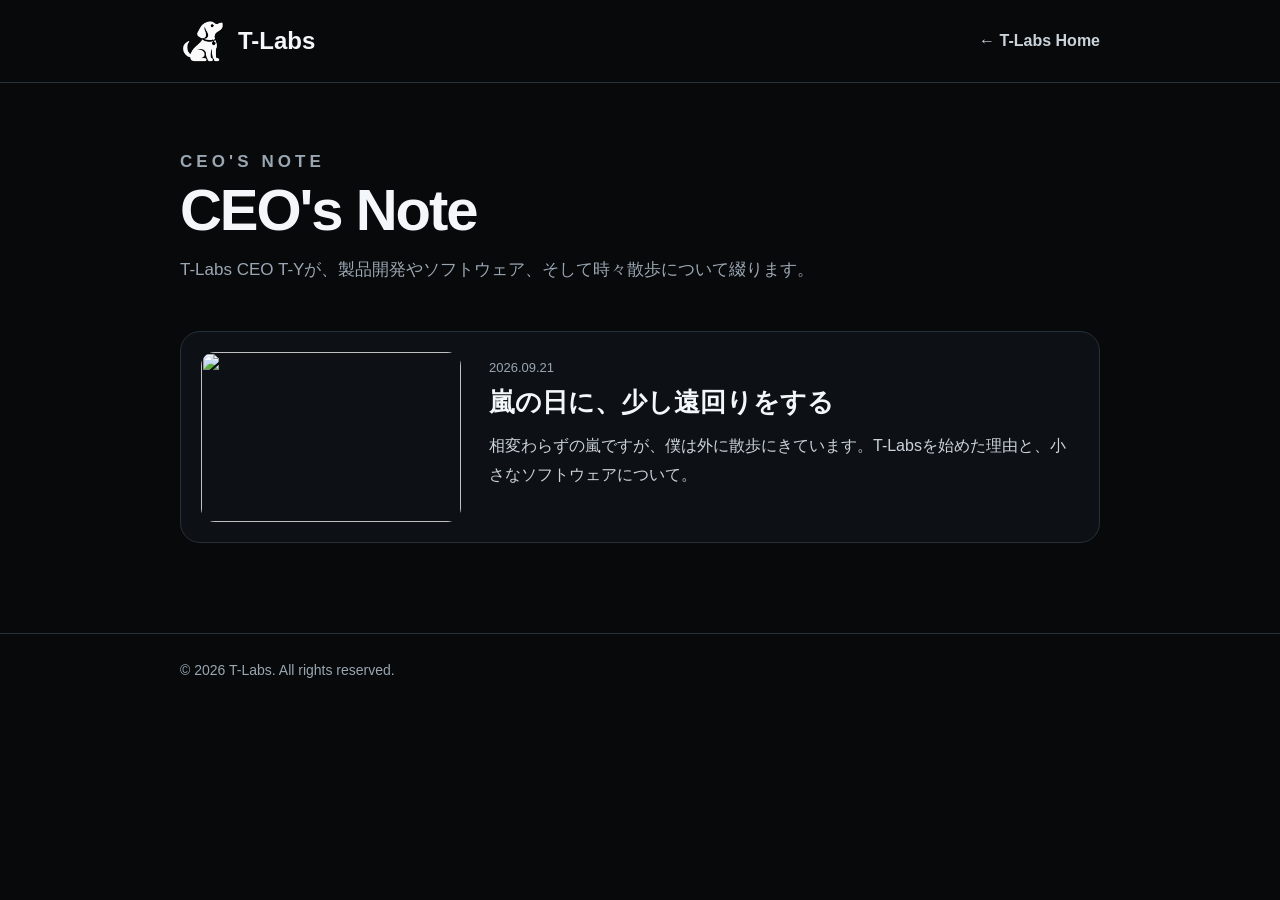
==== blog/index.html @ 17ccd2a5 "Correct CEO Note listing date to September 21" ====
<!doctype html>
<html lang="ja">
<head>
  <meta charset="utf-8">
  <meta name="viewport" content="width=device-width, initial-scale=1">
  <meta name="color-scheme" content="dark">
  <title>CEO's Note | T-Labs</title>
  <meta name="description" content="T-Labs CEO T-Yが製品開発やソフトウェアについて綴るCEO's Note。">
  <link rel="stylesheet" href="../assets/css/blog.css">
</head>
<body>
<header>
  <div class="wrap nav">
    <a class="brand" href="../index.html"><img src="../assets/images/brand/dog-logo.png" alt=""><span>T-Labs</span></a>
    <a class="back" href="../index.html">← T-Labs Home</a>
  </div>
</header>
<main class="wrap">
  <section class="blog-intro">
    <p class="eyebrow">CEO'S NOTE</p>
    <h1>CEO's Note</h1>
    <p>T-Labs CEO T-Yが、製品開発やソフトウェア、そして時々散歩について綴ります。</p>
  </section>
  <section class="post-list">
    <a class="post-card" href="2026/09/21-storm-walk.html">
      <img src="../assets/images/blog/2026/09/21-storm-walk.png" alt="">
      <div class="post-card-body">
        <p class="post-date">2026.09.21</p>
        <h2>嵐の日に、少し遠回りをする</h2>
        <p class="post-summary">相変わらずの嵐ですが、僕は外に散歩にきています。T-Labsを始めた理由と、小さなソフトウェアについて。</p>
      </div>
    </a>
  </section>
</main>
<footer><div class="wrap">© 2026 T-Labs. All rights reserved.</div></footer>
</body>
</html>
---- assets/css/blog.css ----
:root{--bg:#07090b;--panel:#0d1116;--text:#f4f7fa;--muted:#9aa6b2;--line:#26313b;--max:920px}
*{box-sizing:border-box}html{scroll-behavior:smooth}
body{margin:0;background:#07090b;color:var(--text);font-family:Inter,ui-sans-serif,-apple-system,BlinkMacSystemFont,"Segoe UI","Noto Sans JP",sans-serif}
a{color:inherit;text-decoration:none}.wrap{width:min(calc(100% - 40px),var(--max));margin:auto}
header{border-bottom:1px solid var(--line)}.nav{height:82px;display:flex;align-items:center;justify-content:space-between;gap:24px}
.brand{display:flex;align-items:center;gap:12px;font-weight:800;font-size:24px}.brand img{width:46px;height:46px;object-fit:contain}
.back{color:#cbd3da;font-weight:600}.back:hover{color:#fff}
article{padding:70px 0 90px}.eyebrow{color:var(--muted);font-size:12px;font-weight:800;letter-spacing:.24em;margin:0 0 16px}
h1{font-size:clamp(34px,6vw,58px);letter-spacing:-.035em;line-height:1.12;margin:0 0 18px}
.meta{color:var(--muted);margin-bottom:38px}.hero{
  width:min(100%,680px);max-height:460px;object-fit:cover;
  border-radius:18px;border:1px solid var(--line);display:block;
  margin:0 auto 46px;
}
.content{font-size:17px;line-height:2;color:#d5dce3}.content p{margin:0 0 26px}.content hr{border:0;border-top:1px solid var(--line);margin:46px 0}
.content strong{color:#fff}.signature{margin-top:48px;color:#fff;font-weight:700}
footer{border-top:1px solid var(--line);padding:28px 0 42px;color:var(--muted);font-size:14px}
@media(max-width:650px){.nav{height:68px}.brand{font-size:20px}.brand img{width:38px;height:38px}article{padding:46px 0 70px}.hero{width:100%;max-height:360px;border-radius:14px}.content{font-size:16px;line-height:1.9}}

.blog-intro{padding:64px 0 28px}
.blog-intro h1{margin-bottom:12px}
.blog-intro p{margin:0;color:var(--muted);font-size:17px;line-height:1.8}
.post-list{display:grid;gap:22px;padding:18px 0 90px}
.post-card{
  display:grid;grid-template-columns:260px minmax(0,1fr);gap:28px;padding:20px;
  border:1px solid var(--line);border-radius:20px;background:var(--panel);
  transition:transform .18s ease,border-color .18s ease;
}
.post-card:hover{transform:translateY(-3px);border-color:#566574}
.post-card img{width:260px;height:170px;object-fit:cover;border-radius:14px;display:block}
.post-card-body{padding:8px 10px 8px 0}
.post-date{margin:0 0 10px;color:var(--muted);font-size:13px}
.post-card h2{margin:0 0 12px;font-size:26px;line-height:1.35}
.post-summary{margin:0;color:#cbd3da;line-height:1.8}
@media(max-width:700px){
  .blog-intro{padding-top:44px}
  .post-card{grid-template-columns:1fr;padding:16px;gap:18px}
  .post-card img{width:100%;height:auto;aspect-ratio:16/10}
  .post-card-body{padding:0 4px 6px}
}
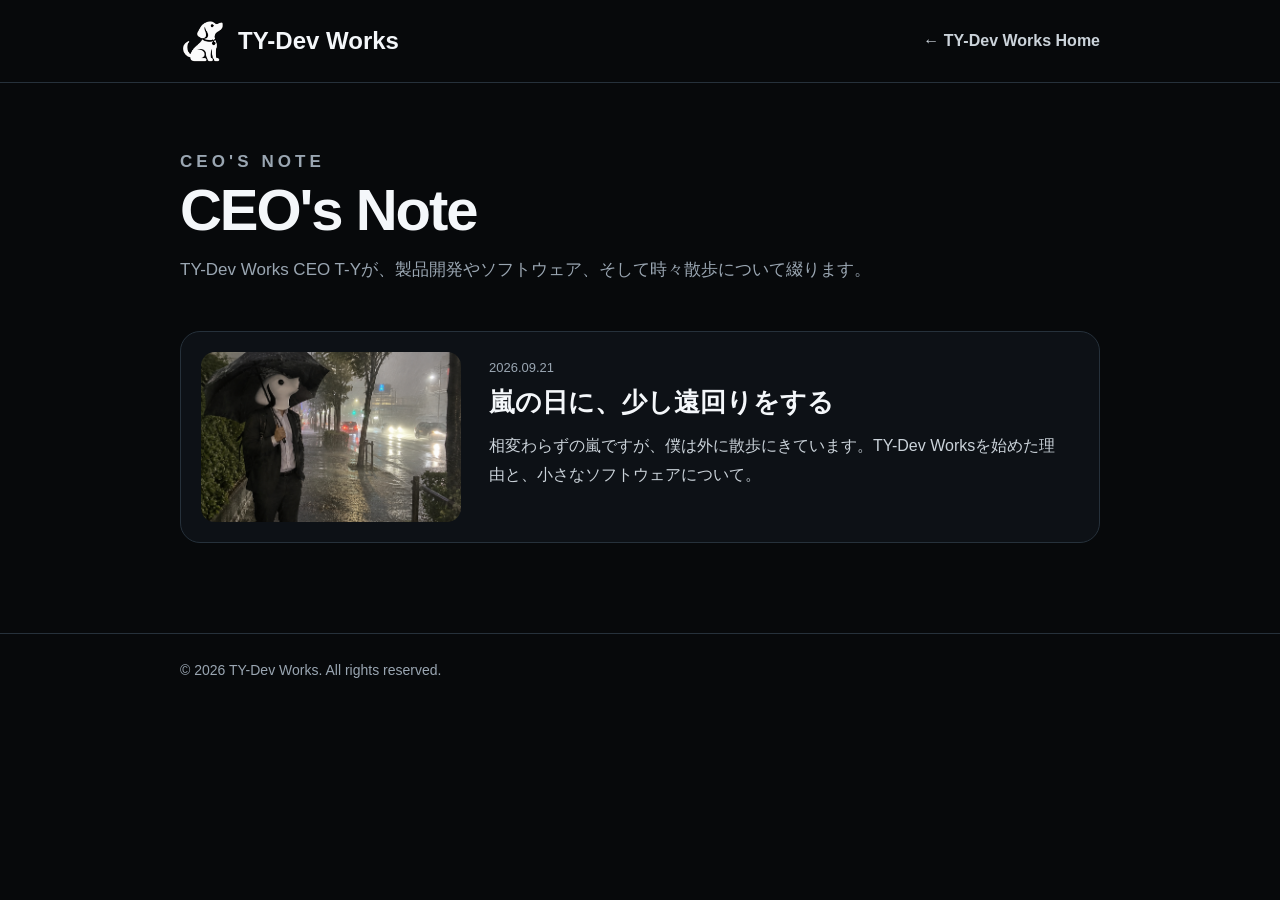
==== commit 1e7db41f: "brand: rename T-Labs to TY-Dev Works" ====
--- a/blog/index.html
+++ b/blog/index.html
@@ -4,22 +4,22 @@
   <meta charset="utf-8">
   <meta name="viewport" content="width=device-width, initial-scale=1">
   <meta name="color-scheme" content="dark">
-  <title>CEO's Note | T-Labs</title>
-  <meta name="description" content="T-Labs CEO T-Yが製品開発やソフトウェアについて綴るCEO's Note。">
+  <title>CEO's Note | TY-Dev Works</title>
+  <meta name="description" content="TY-Dev Works CEO T-Yが製品開発やソフトウェアについて綴るCEO's Note。">
   <link rel="stylesheet" href="../assets/css/blog.css">
 </head>
 <body>
 <header>
   <div class="wrap nav">
-    <a class="brand" href="../index.html"><img src="../assets/images/brand/dog-logo.png" alt=""><span>T-Labs</span></a>
-    <a class="back" href="../index.html">← T-Labs Home</a>
+    <a class="brand" href="../index.html"><img src="../assets/images/brand/dog-logo.png" alt=""><span>TY-Dev Works</span></a>
+    <a class="back" href="../index.html">← TY-Dev Works Home</a>
   </div>
 </header>
 <main class="wrap">
   <section class="blog-intro">
     <p class="eyebrow">CEO'S NOTE</p>
     <h1>CEO's Note</h1>
-    <p>T-Labs CEO T-Yが、製品開発やソフトウェア、そして時々散歩について綴ります。</p>
+    <p>TY-Dev Works CEO T-Yが、製品開発やソフトウェア、そして時々散歩について綴ります。</p>
   </section>
   <section class="post-list">
     <a class="post-card" href="2026/09/21-storm-walk.html">
@@ -27,11 +27,11 @@
       <div class="post-card-body">
         <p class="post-date">2026.09.21</p>
         <h2>嵐の日に、少し遠回りをする</h2>
-        <p class="post-summary">相変わらずの嵐ですが、僕は外に散歩にきています。T-Labsを始めた理由と、小さなソフトウェアについて。</p>
+        <p class="post-summary">相変わらずの嵐ですが、僕は外に散歩にきています。TY-Dev Worksを始めた理由と、小さなソフトウェアについて。</p>
       </div>
     </a>
   </section>
 </main>
-<footer><div class="wrap">© 2026 T-Labs. All rights reserved.</div></footer>
+<footer><div class="wrap">© 2026 TY-Dev Works. All rights reserved.</div></footer>
 </body>
 </html>
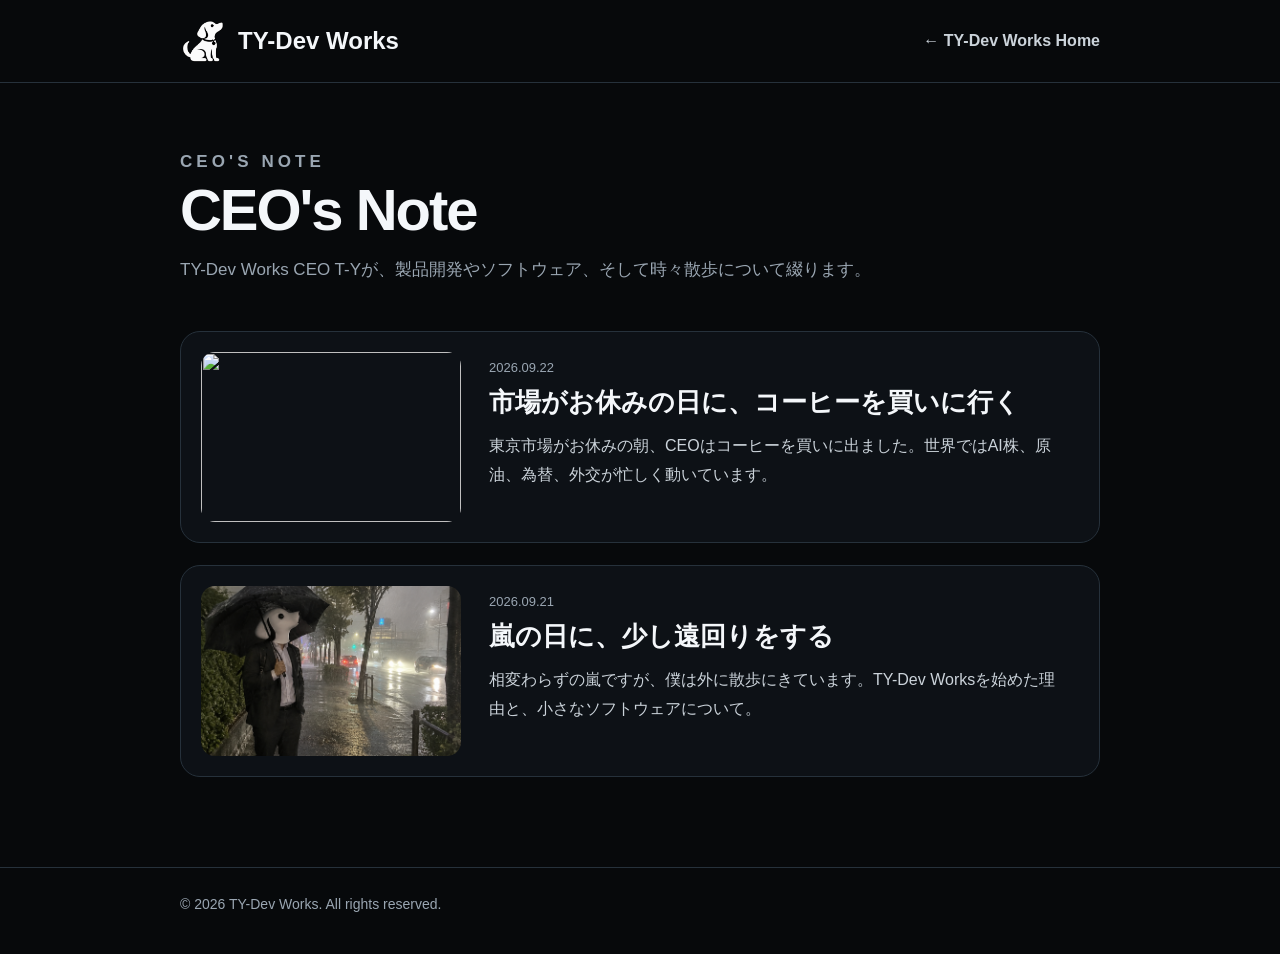
==== commit c9f55a3a: "Add September 22 CEO Note to blog index" ====
--- a/blog/index.html
+++ b/blog/index.html
@@ -22,6 +22,14 @@
     <p>TY-Dev Works CEO T-Yが、製品開発やソフトウェア、そして時々散歩について綴ります。</p>
   </section>
   <section class="post-list">
+    <a class="post-card" href="2026/09/22-market-coffee.html">
+      <img src="../assets/images/blog/2026/09/22-market-coffee.png" alt="">
+      <div class="post-card-body">
+        <p class="post-date">2026.09.22</p>
+        <h2>市場がお休みの日に、コーヒーを買いに行く</h2>
+        <p class="post-summary">東京市場がお休みの朝、CEOはコーヒーを買いに出ました。世界ではAI株、原油、為替、外交が忙しく動いています。</p>
+      </div>
+    </a>
     <a class="post-card" href="2026/09/21-storm-walk.html">
       <img src="../assets/images/blog/2026/09/21-storm-walk.png" alt="">
       <div class="post-card-body">
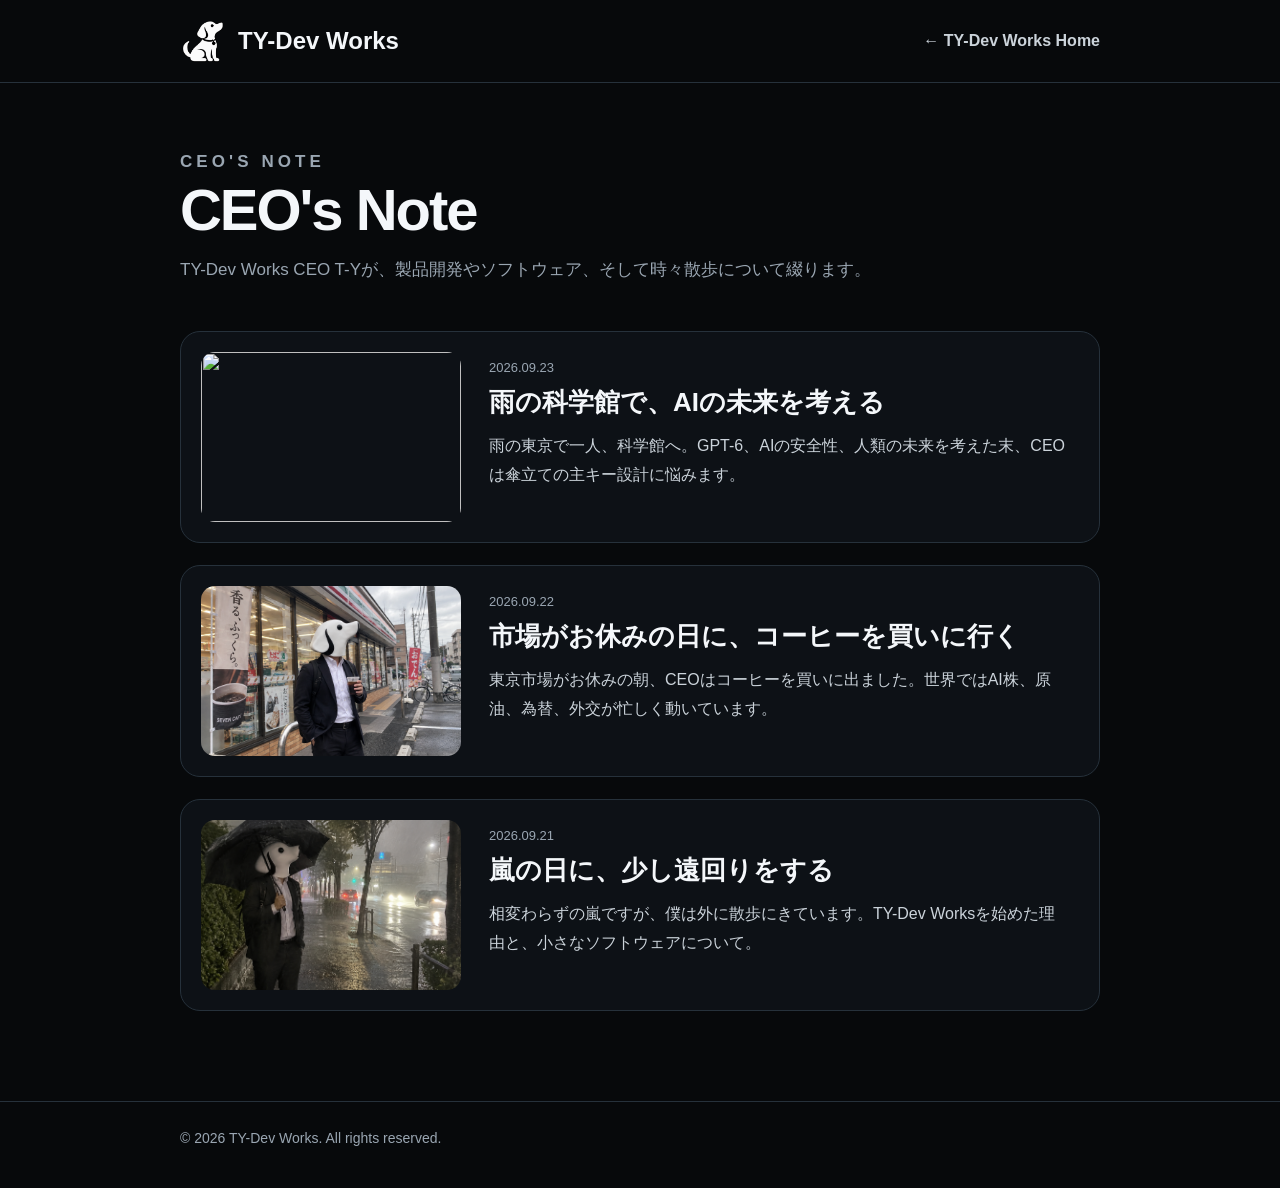
==== commit d365d8c6: "Add 2026-09-23 CEO blog to index" ====
--- a/blog/index.html
+++ b/blog/index.html
@@ -22,6 +22,14 @@
     <p>TY-Dev Works CEO T-Yが、製品開発やソフトウェア、そして時々散歩について綴ります。</p>
   </section>
   <section class="post-list">
+    <a class="post-card" href="2026/09/23-ai-future-museum.html">
+      <img src="../assets/images/blog/2026/09/23-ai-future-museum.png" alt="">
+      <div class="post-card-body">
+        <p class="post-date">2026.09.23</p>
+        <h2>雨の科学館で、AIの未来を考える</h2>
+        <p class="post-summary">雨の東京で一人、科学館へ。GPT-6、AIの安全性、人類の未来を考えた末、CEOは傘立ての主キー設計に悩みます。</p>
+      </div>
+    </a>
     <a class="post-card" href="2026/09/22-market-coffee.html">
       <img src="../assets/images/blog/2026/09/22-market-coffee.png" alt="">
       <div class="post-card-body">
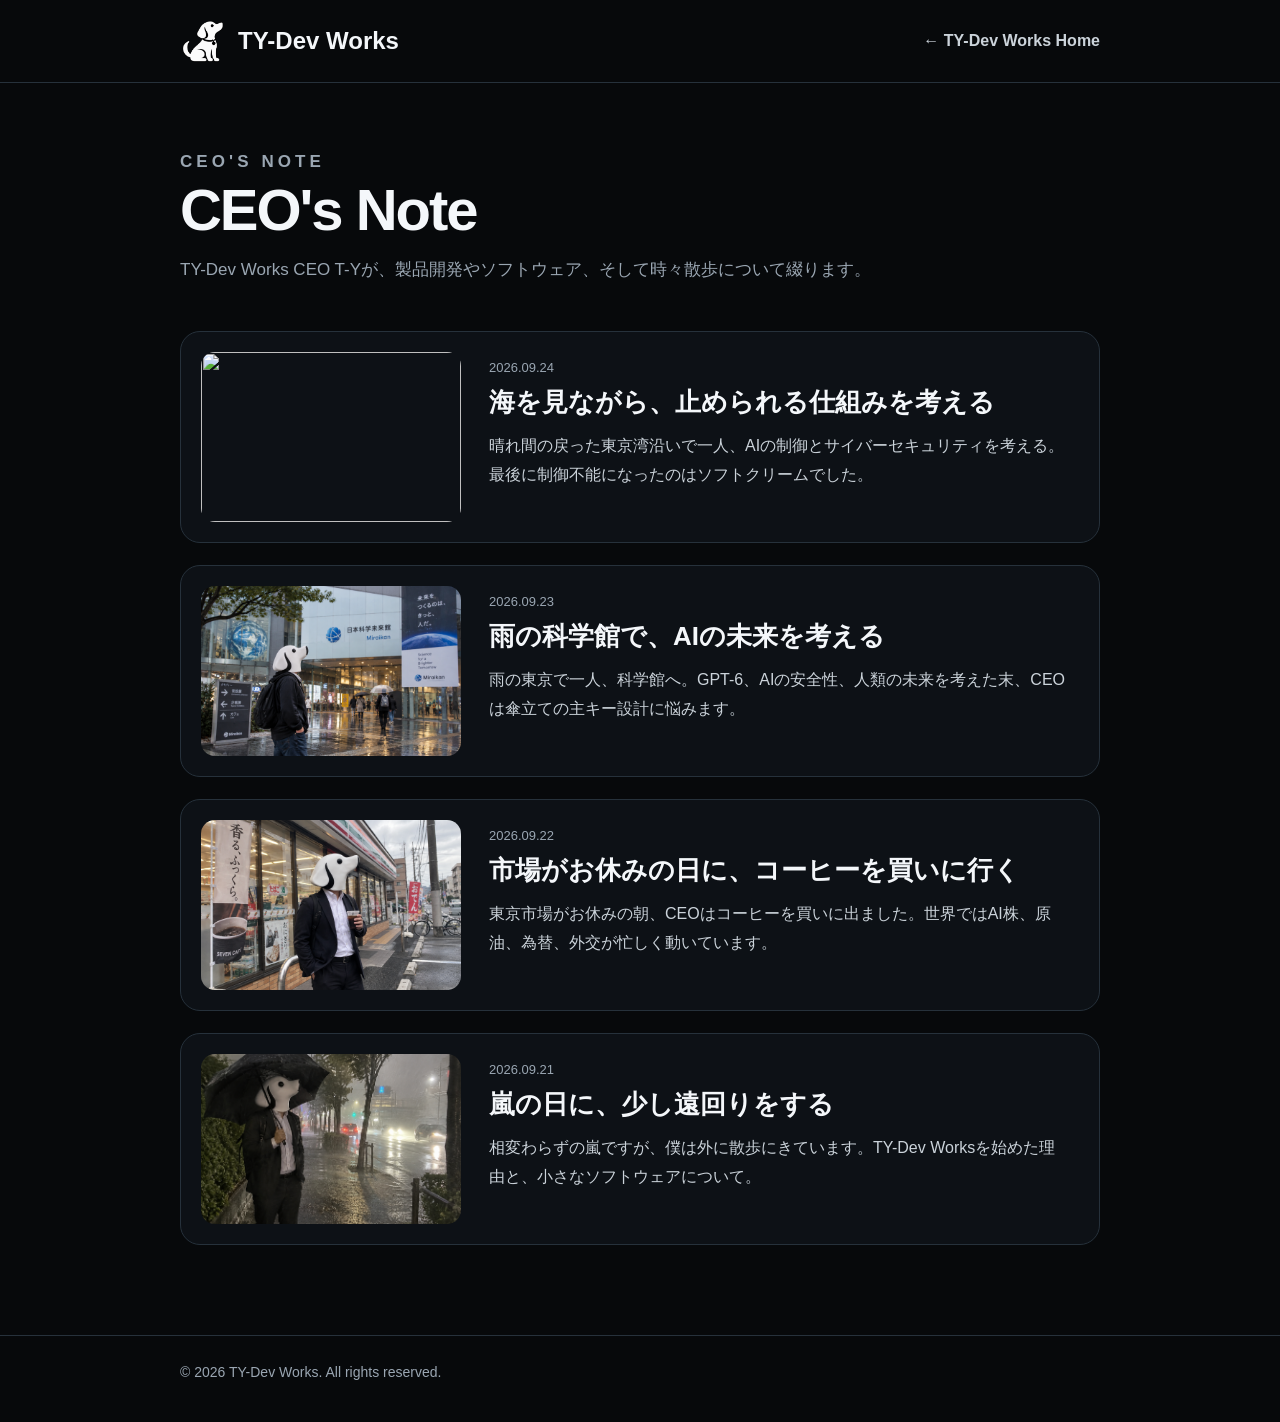
==== commit e82a77a2: "Add 2026-09-24 CEO's Note to blog index" ====
--- a/blog/index.html
+++ b/blog/index.html
@@ -22,6 +22,14 @@
     <p>TY-Dev Works CEO T-Yが、製品開発やソフトウェア、そして時々散歩について綴ります。</p>
   </section>
   <section class="post-list">
+    <a class="post-card" href="2026/09/24-seaside-safety.html">
+      <img src="../assets/images/blog/2026/09/24-seaside-safety.png" alt="">
+      <div class="post-card-body">
+        <p class="post-date">2026.09.24</p>
+        <h2>海を見ながら、止められる仕組みを考える</h2>
+        <p class="post-summary">晴れ間の戻った東京湾沿いで一人、AIの制御とサイバーセキュリティを考える。最後に制御不能になったのはソフトクリームでした。</p>
+      </div>
+    </a>
     <a class="post-card" href="2026/09/23-ai-future-museum.html">
       <img src="../assets/images/blog/2026/09/23-ai-future-museum.png" alt="">
       <div class="post-card-body">
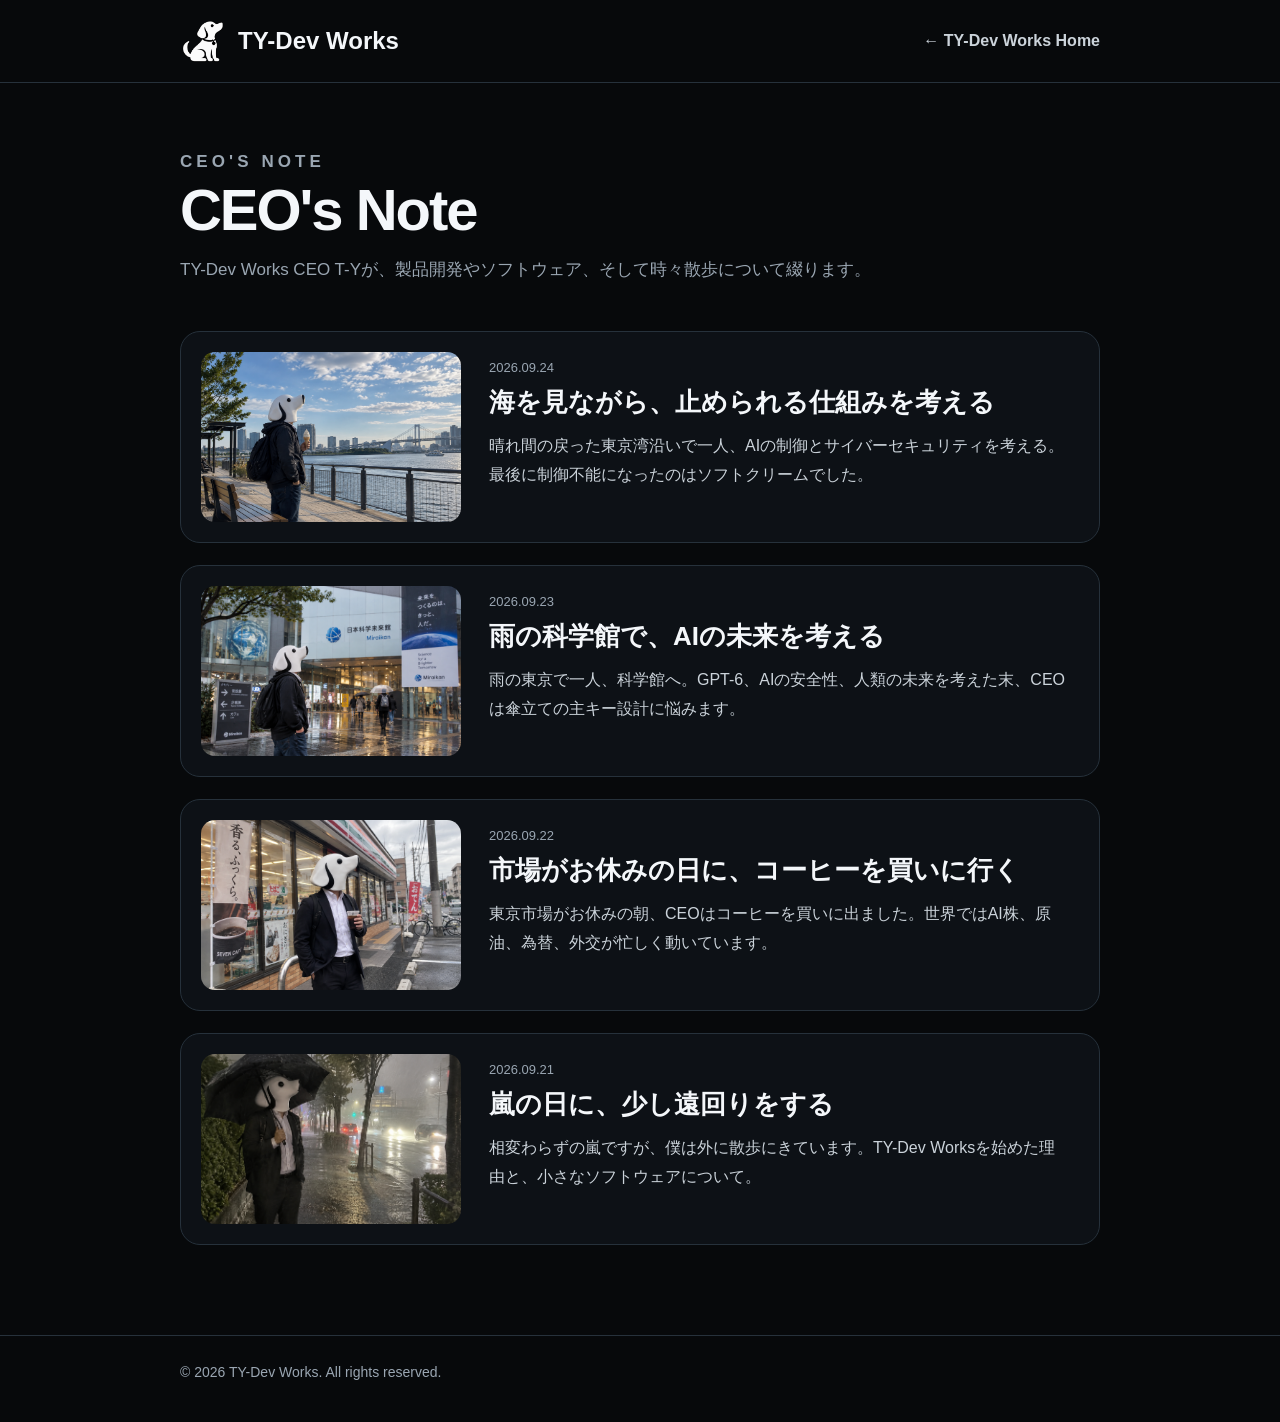
==== commit 60d7b2ee: "Configure TY-Dev Works favicon" ====
--- a/blog/index.html
+++ b/blog/index.html
@@ -7,6 +7,7 @@
   <title>CEO's Note | TY-Dev Works</title>
   <meta name="description" content="TY-Dev Works CEO T-Yが製品開発やソフトウェアについて綴るCEO's Note。">
   <link rel="stylesheet" href="../assets/css/blog.css">
+  <link rel="icon" type="image/png" href="../assets/images/brand/favicon.png">
 </head>
 <body>
 <header>
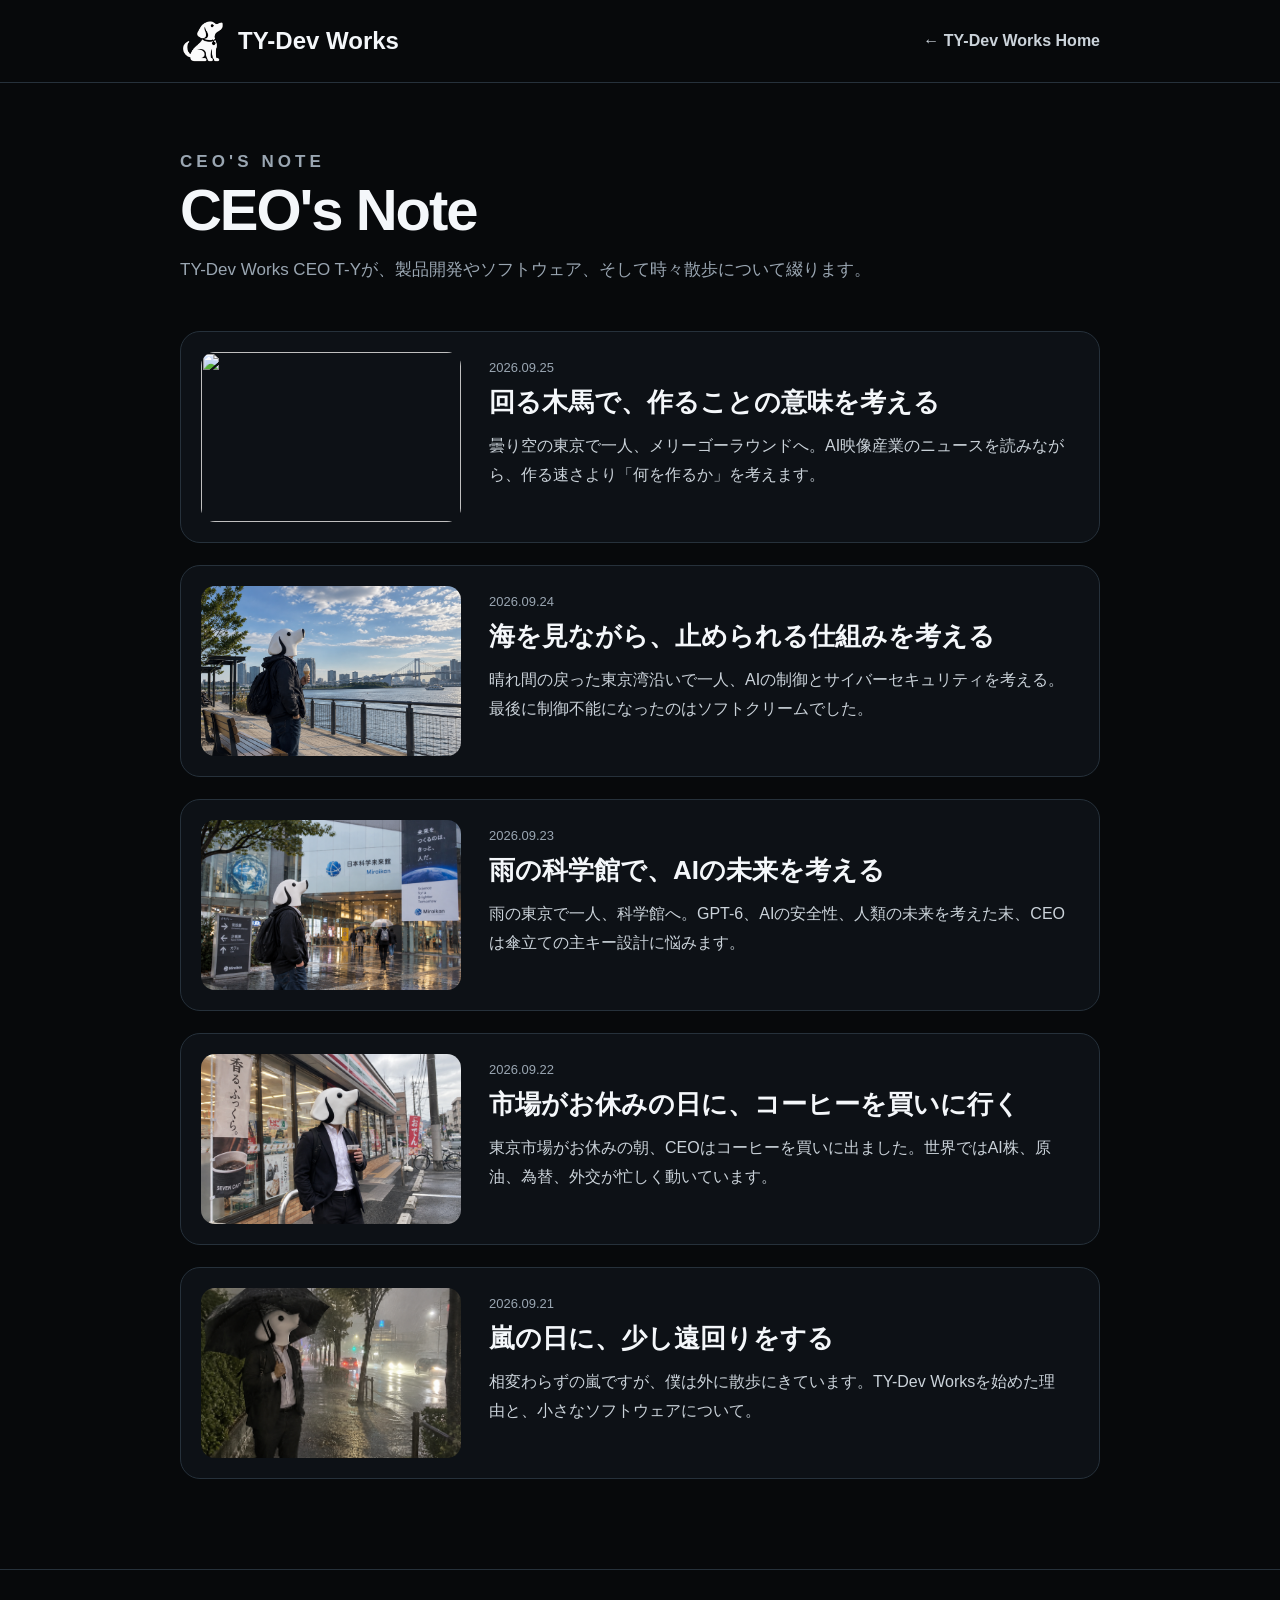
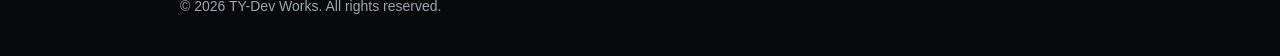
==== commit ef6baf3d: "Add CEO blog for 2026-09-25" ====
--- a/blog/index.html
+++ b/blog/index.html
@@ -23,6 +23,14 @@
     <p>TY-Dev Works CEO T-Yが、製品開発やソフトウェア、そして時々散歩について綴ります。</p>
   </section>
   <section class="post-list">
+    <a class="post-card" href="2026/09/25-carousel-ai-video.html">
+      <img src="../assets/images/blog/2026/09/25-carousel-ai-video.png" alt="">
+      <div class="post-card-body">
+        <p class="post-date">2026.09.25</p>
+        <h2>回る木馬で、作ることの意味を考える</h2>
+        <p class="post-summary">曇り空の東京で一人、メリーゴーラウンドへ。AI映像産業のニュースを読みながら、作る速さより「何を作るか」を考えます。</p>
+      </div>
+    </a>
     <a class="post-card" href="2026/09/24-seaside-safety.html">
       <img src="../assets/images/blog/2026/09/24-seaside-safety.png" alt="">
       <div class="post-card-body">
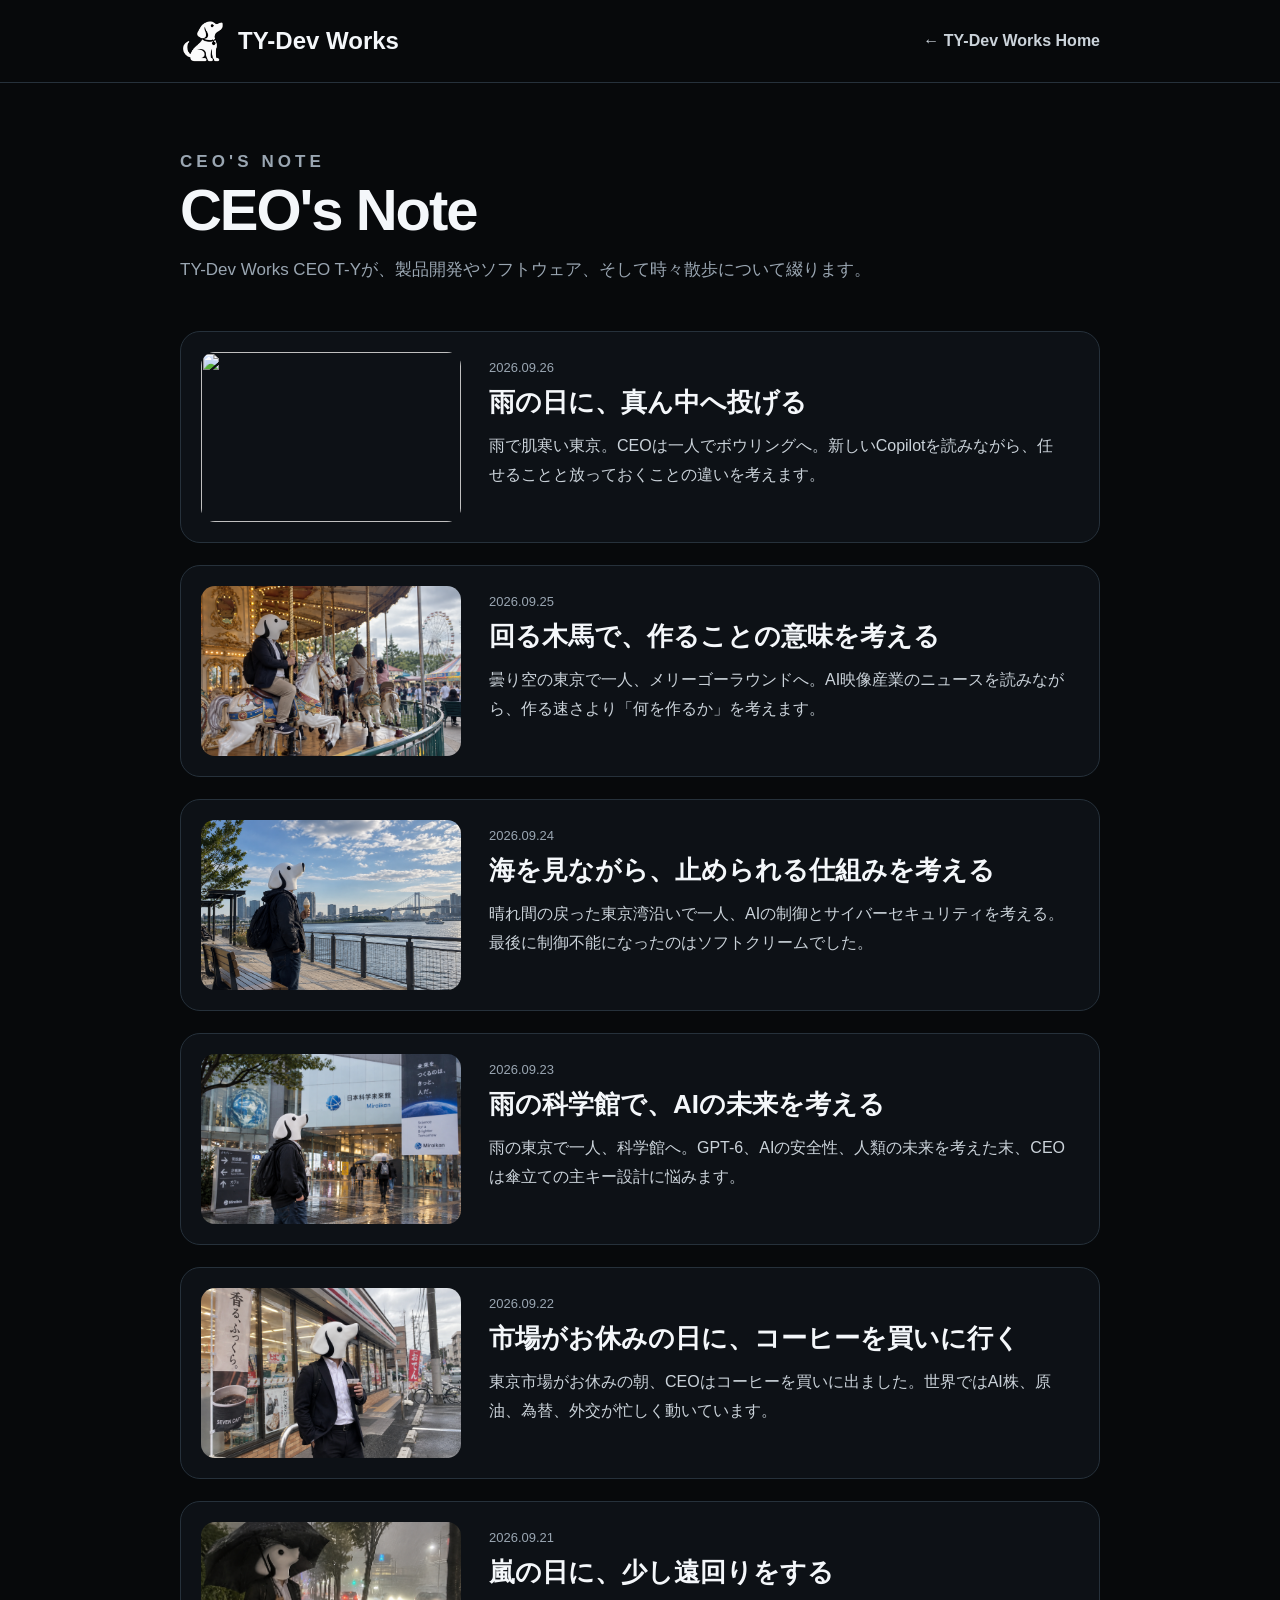
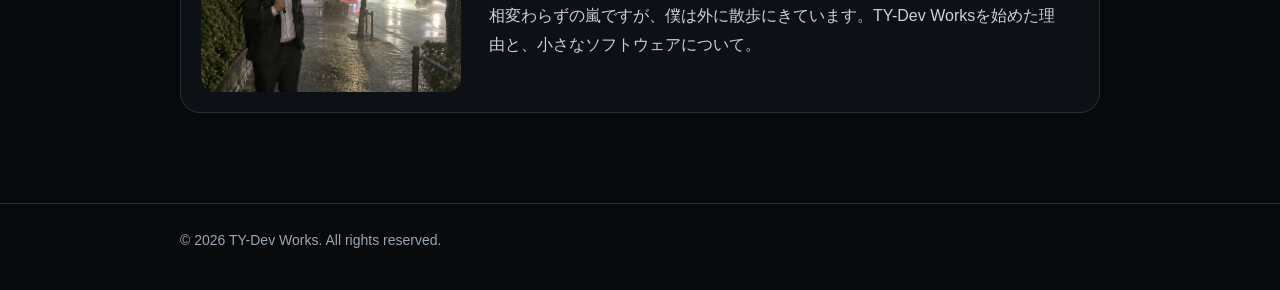
==== commit 670f47fd: "Add CEO blog for 2026-09-26" ====
--- a/blog/index.html
+++ b/blog/index.html
@@ -23,6 +23,14 @@
     <p>TY-Dev Works CEO T-Yが、製品開発やソフトウェア、そして時々散歩について綴ります。</p>
   </section>
   <section class="post-list">
+    <a class="post-card" href="2026/09/26-rainy-bowling-autopilot.html">
+      <img src="../assets/images/blog/2026/09/26-rainy-bowling-autopilot.png" alt="">
+      <div class="post-card-body">
+        <p class="post-date">2026.09.26</p>
+        <h2>雨の日に、真ん中へ投げる</h2>
+        <p class="post-summary">雨で肌寒い東京。CEOは一人でボウリングへ。新しいCopilotを読みながら、任せることと放っておくことの違いを考えます。</p>
+      </div>
+    </a>
     <a class="post-card" href="2026/09/25-carousel-ai-video.html">
       <img src="../assets/images/blog/2026/09/25-carousel-ai-video.png" alt="">
       <div class="post-card-body">
